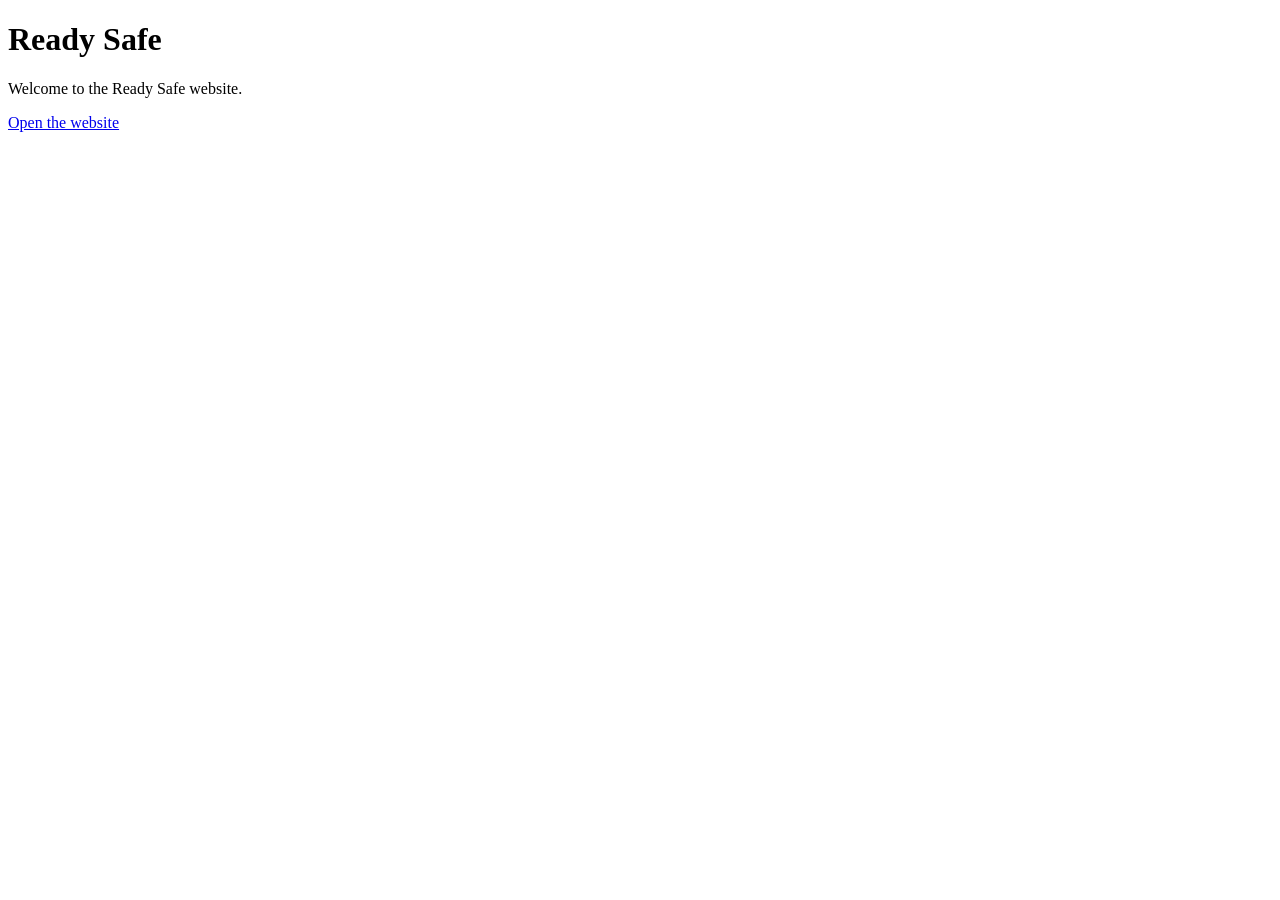
==== index.html @ 30484858 "Create index.html" ====
<!DOCTYPE html>
<html lang="en">
<head>
  <meta charset="UTF-8">
  <meta name="viewport" content="width=device-width, initial-scale=1.0">
  <title>Ready Safe</title>
</head>
<body>
  <h1>Ready Safe</h1>
  <p>Welcome to the Ready Safe website.</p>
  <a href="ReadySafe.html">Open the website</a>
</body>
</html>
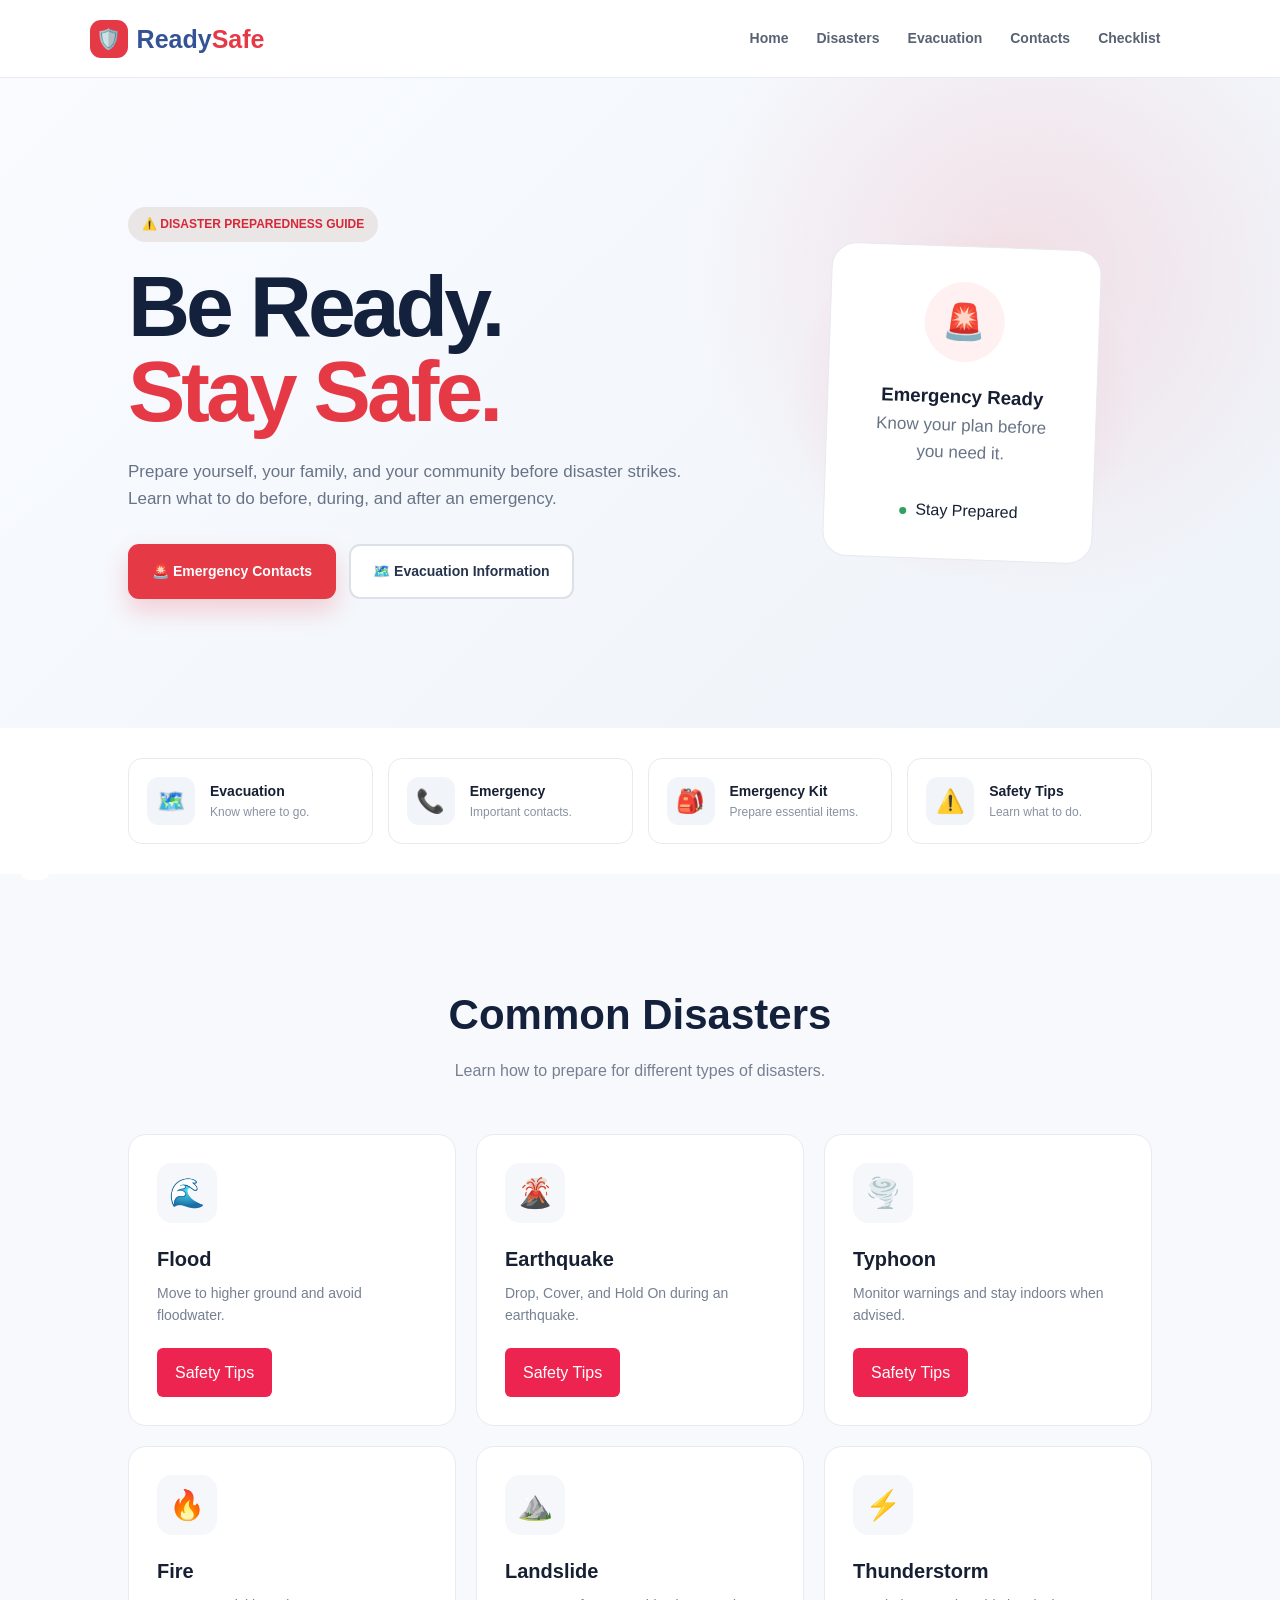
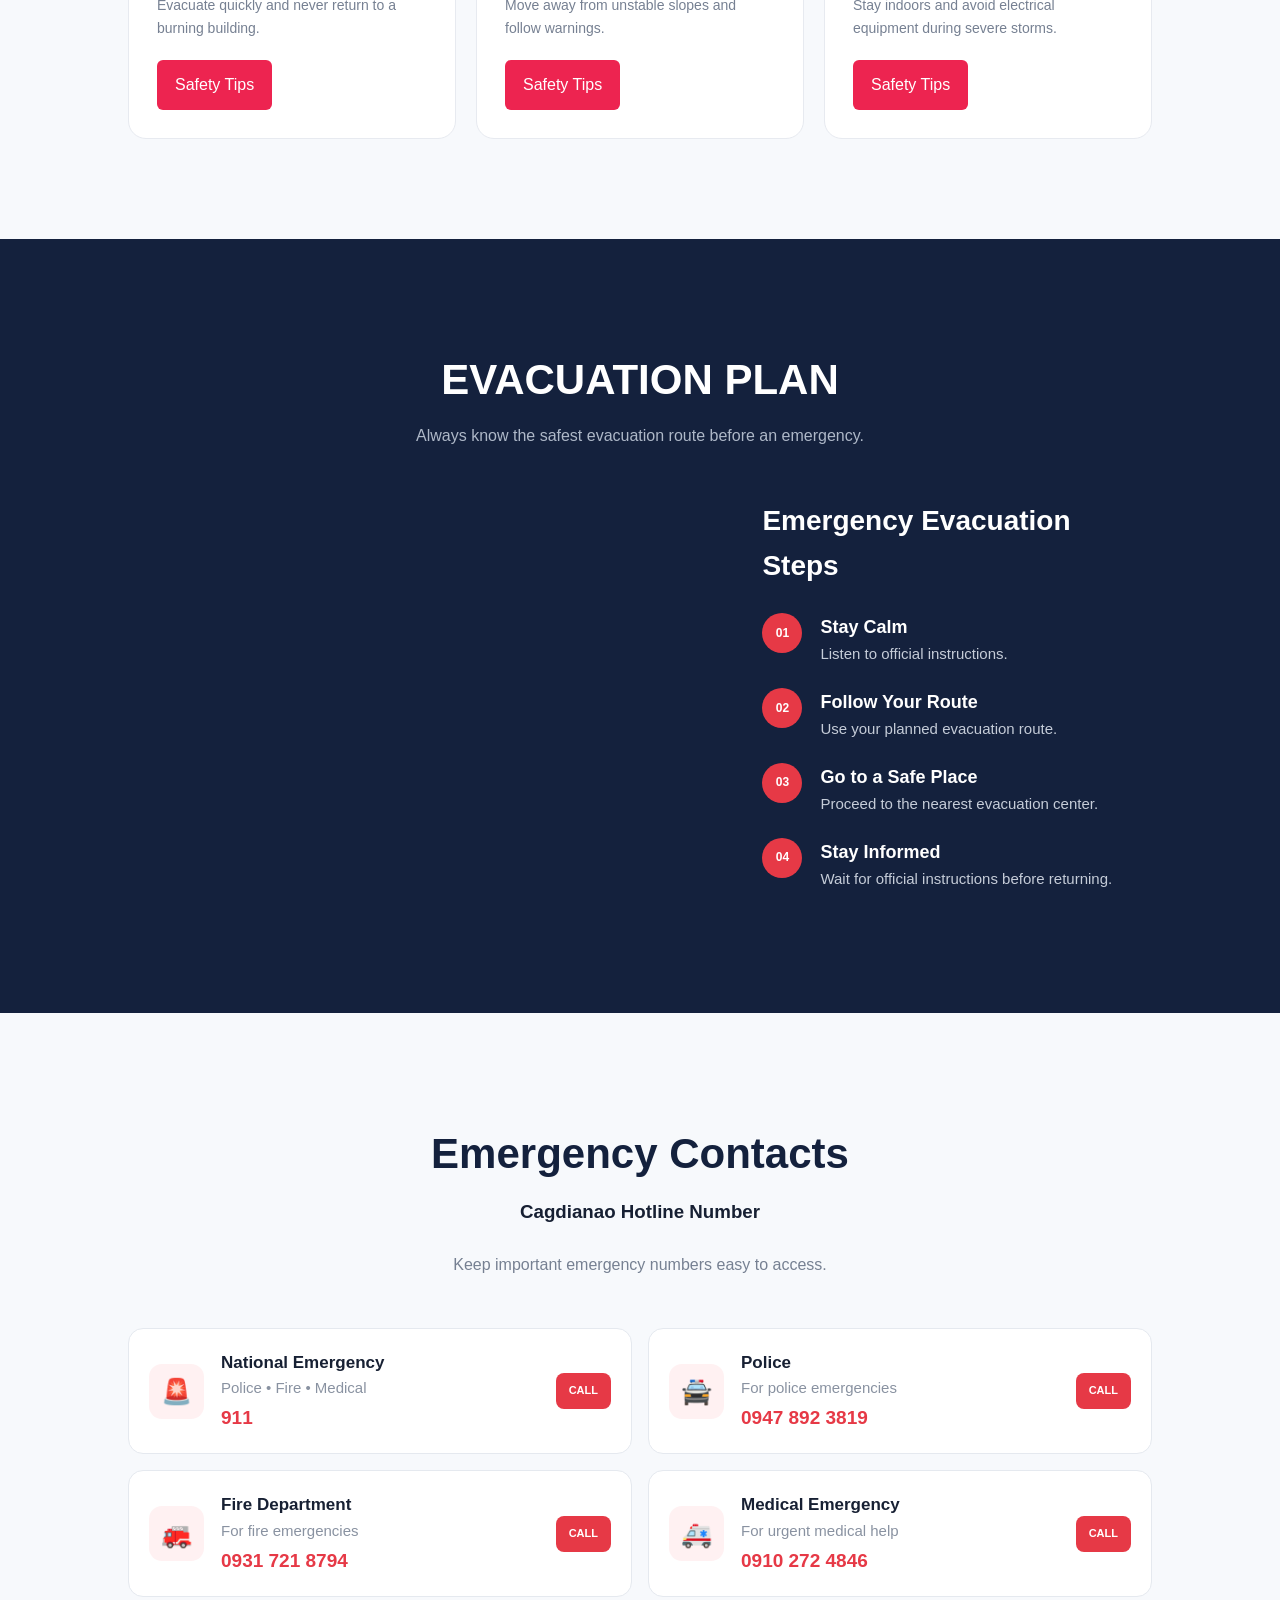
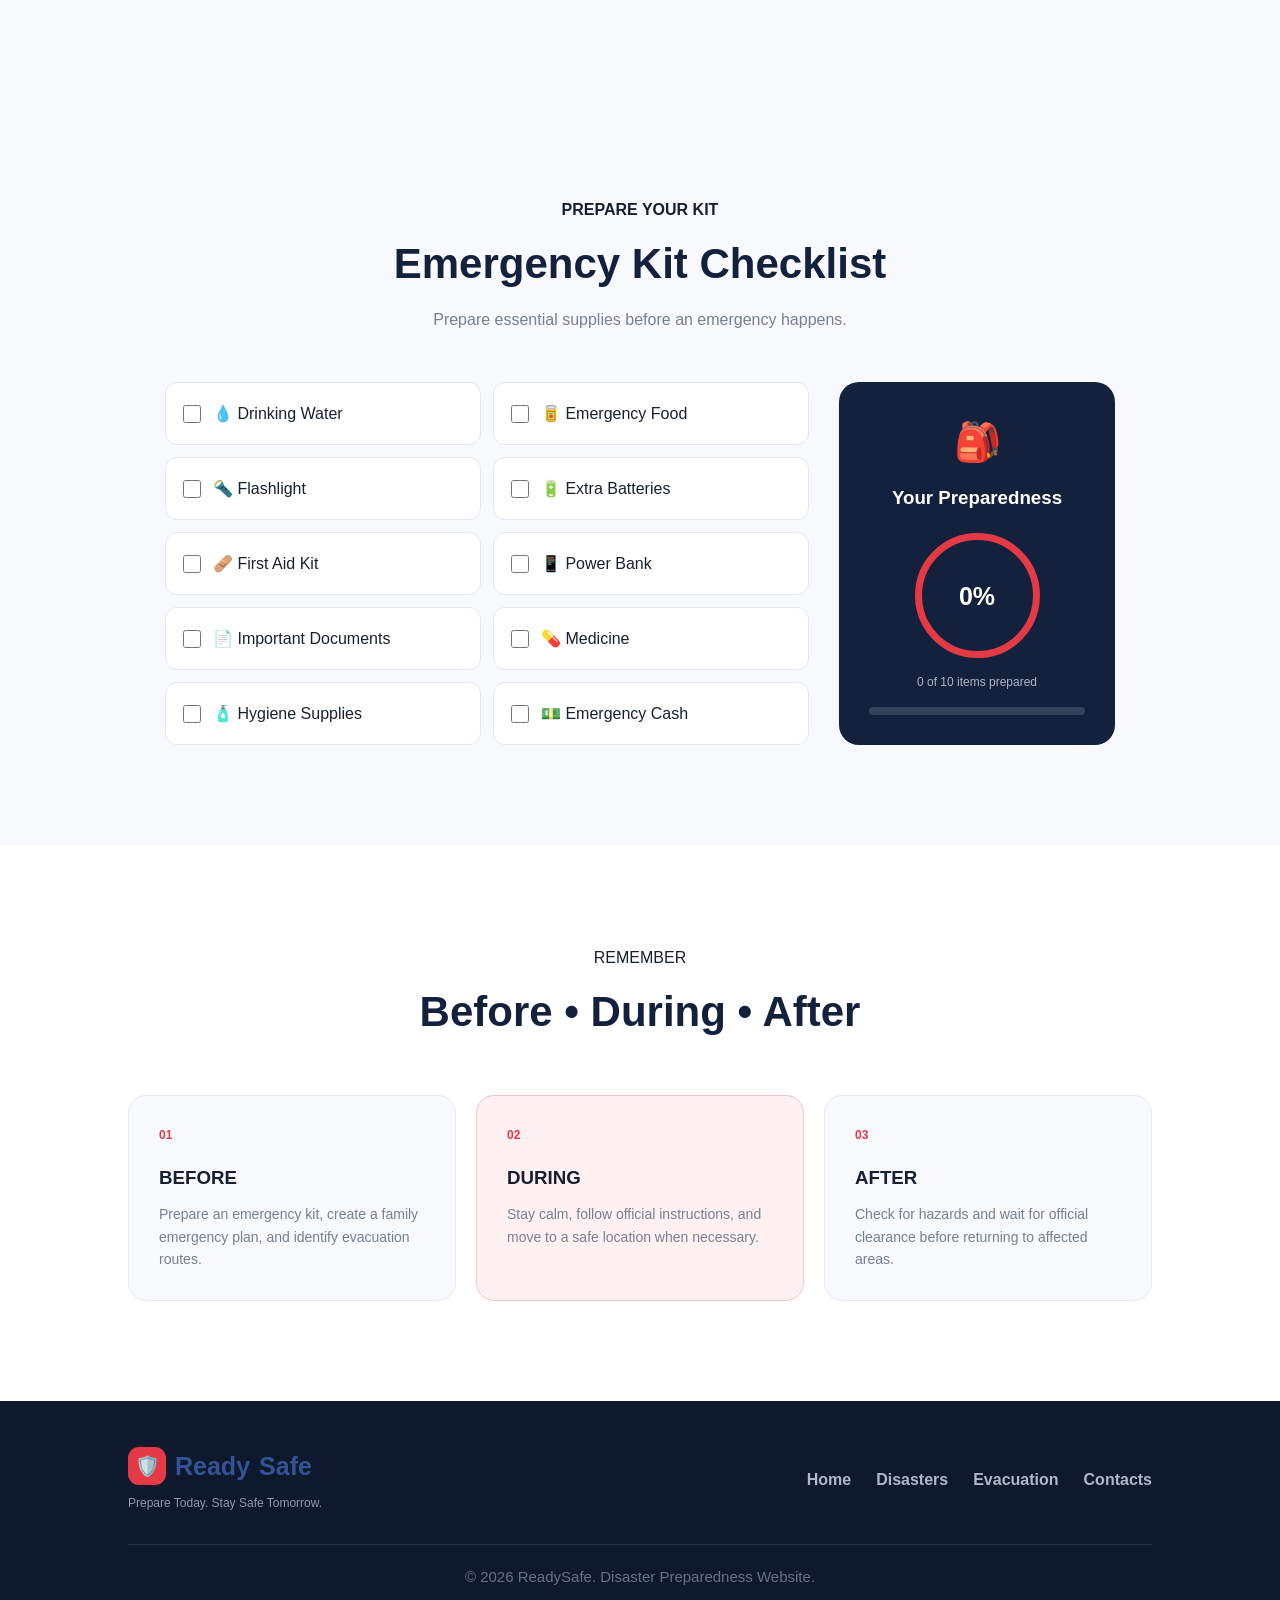
==== commit d3e6e87a: "Update index.html" ====
--- a/index.html
+++ b/index.html
@@ -1,13 +1,528 @@
 <!DOCTYPE html>
 <html lang="en">
 <head>
-  <meta charset="UTF-8">
-  <meta name="viewport" content="width=device-width, initial-scale=1.0">
-  <title>Ready Safe</title>
+    <meta charset="UTF-8">
+    <meta name="viewport" content="width=device-width, initial-scale=1.0">
+
+    <title>ReadySafe | Disaster Preparedness</title>
+
+    <link rel="stylesheet" href="Ready%20Safe/RS.css">
+
+   
 </head>
+
 <body>
-  <h1>Ready Safe</h1>
-  <p>Welcome to the Ready Safe website.</p>
-  <a href="ReadySafe.html">Open the website</a>
+
+    <!--NAVBAR -->
+
+    <header class="navbar">
+        <div class="logo">
+            <span class="logo-icon">🛡️</span>
+            <span>Ready<span>Safe</span></span>
+        </div>
+
+        <nav id="navMenu">
+            <a href="#Home">Home</a>
+            <a href="#disasters">Disasters</a>
+            <a href="#evacuation">Evacuation</a>
+            <a href="#contacts">Contacts</a>
+            <a href="#checklist">Checklist</a>
+        </nav>
+
+    </header>
+
+
+    <!--  Home  -->
+    <section class="Content" id="Home">
+
+        <div class="Content-Content">
+
+            <div class="Content-tex">
+                ⚠️ DISASTER PREPAREDNESS GUIDE
+            </div>
+
+            <h1>
+                Be Ready.<br>
+                <span>Stay Safe.</span>
+            </h1>
+
+            <p>
+                Prepare yourself, your family, and your community
+                before disaster strikes. Learn what to do before,
+                during, and after an emergency.
+            </p>
+
+            <div class="Content-buttons">
+                <a href="#contacts" class="btn btn-danger">
+                    🚨 Emergency Contacts
+                </a>
+
+                <a href="#evacuation" class="btn btn-outline">
+                    🗺️ Evacuation Information
+                </a>
+            </div>
+
+        </div>
+
+        <div class="Content-visual">
+
+            <div class="emergency_card">
+
+                <div class="pulse">
+                    🚨
+                </div>
+
+                <h3>Emergency Ready</h3>
+
+                <p>
+                    Know your plan before you need it.
+                </p>
+
+                <div class="status">
+                    <span></span>
+                    Stay Prepared
+                </div>
+
+            </div>
+
+        </div>
+
+    </section>
+
+
+    <!--  QUICK ACTIONS -->
+    <section class="quick-section">
+
+        <div class="quick-card">
+            <div class="quick-icon">🗺️</div>
+            <div>
+                <h3>Evacuation </h3>
+                <p>Know where to go.</p>
+            </div>
+        </div>
+
+        <div class="quick-card">
+            <div class="quick-icon">📞</div>
+            <div>
+                <h3>Emergency</h3>
+                <p>Important contacts.</p>
+            </div>
+        </div>
+
+        <div class="quick-card">
+            <div class="quick-icon">🎒</div>
+            <div>
+                <h3>Emergency Kit</h3>
+                <p>Prepare essential items.</p>
+            </div>
+        </div>
+
+        <div class="quick-card">
+            <div class="quick-icon">⚠️</div>
+            <div>
+                <h3>Safety Tips</h3>
+                <p>Learn what to do.</p>
+            </div>
+        </div>
+
+    </section>
+
+
+    <!--  DISASTERS  -->
+    <section class="section" id="disasters">
+
+        <div class="section-heading">
+            <h2>Common Disasters</h2>
+            <p>
+                Learn how to prepare for different types of disasters.
+            </p>
+        </div>
+
+        <div class="disaster-grid">
+
+            <div class="disaster-card">
+                <div class="disaster-icon">🌊</div>
+                <h3>Flood</h3>
+                <p>
+                    Move to higher ground and avoid floodwater.
+                </p>
+                <a href="flood.html" class="button">Safety Tips
+                </a>
+            </div>
+
+            <div class="disaster-card">
+                <div class="disaster-icon">🌋</div>
+                <h3>Earthquake</h3>
+                <p>
+                    Drop, Cover, and Hold On during an earthquake.
+                </p>
+                <a href="Earthquake.html" class="button">Safety Tips
+                </a>
+            </div>
+
+            <div class="disaster-card">
+                <div class="disaster-icon">🌪️</div>
+                <h3>Typhoon</h3>
+                <p>
+                    Monitor warnings and stay indoors when advised.
+                </p>
+                <a href="Typhoon.html" class="button">Safety Tips
+                </a>
+                
+            </div>
+
+            <div class="disaster-card">
+                <div class="disaster-icon">🔥</div>
+                <h3>Fire</h3>
+                <p>
+                    Evacuate quickly and never return to a burning building.
+                </p>
+                <a href="Fire.html" class="button">Safety Tips
+                </a>
+            </div>
+
+            <div class="disaster-card">
+                <div class="disaster-icon">⛰️</div>
+                <h3>Landslide</h3>
+                <p>
+                    Move away from unstable slopes and follow warnings.
+                </p>
+                <a href="Landslide.html" class="button">Safety Tips
+                </a>
+            </div>
+
+            <div class="disaster-card">
+                <div class="disaster-icon">⚡</div>
+                <h3>Thunderstorm</h3>
+                <p>
+                    Stay indoors and avoid electrical equipment during severe storms.
+                </p>
+                <a href="Thunderstorm.html" class="button">Safety Tips
+                </a>
+            </div>
+
+        </div>
+
+    </section>
+
+
+    <!--  EVACUATION  -->
+    <section class="section evacuation-section" id="evacuation">
+
+        <div class="section-heading">
+            
+            <h2>EVACUATION PLAN</h2>
+            <p>
+                Always know the safest evacuation route before an emergency.
+            </p>
+        </div>
+
+        <div class="evacuation-container">
+
+            <div class="map-placeholder">
+
+
+                <div class="map-label">
+                     
+                </div>
+
+            </div>
+
+            <div class="evacuation-info">
+
+                <h3>Emergency Evacuation Steps</h3>
+
+                <div class="step">
+                    <div>01</div>
+                    <p>
+                        <strong>Stay Calm</strong><br>
+                        Listen to official instructions.
+                    </p>
+                </div>
+
+                <div class="step">
+                    <div>02</div>
+                    <p>
+                        <strong>Follow Your Route</strong><br>
+                        Use your planned evacuation route.
+                    </p>
+                </div>
+
+                <div class="step">
+                    <div>03</div>
+                    <p>
+                        <strong>Go to a Safe Place</strong><br>
+                        Proceed to the nearest evacuation center.
+                    </p>
+                </div>
+
+                <div class="step">
+                    <div>04</div>
+                    <p>
+                        <strong>Stay Informed</strong><br>
+                        Wait for official instructions before returning.
+                    </p>
+                </div>
+
+            </div>
+
+        </div>
+
+    </section>
+
+
+    <!-- Contact -->
+    <section class="section contacts-section" id="contacts">
+
+        <div class="section-heading">
+            <h2>Emergency Contacts</h2>
+            <h3>Cagdianao Hotline Number</h3>
+            <br>
+            <p>
+                Keep important emergency numbers easy to access.
+            </p>
+        </div>
+
+        <div class="contacts-grid">
+
+            <div class="contact-card emergency">
+                <div class="contact-icon">🚨</div>
+                <div>
+                    <h3>National Emergency</h3>
+                    <p>Police • Fire • Medical</p>
+                    <strong>911</strong>
+                </div>
+                <a href="tel:911">CALL</a>
+            </div>
+
+            <div class="contact-card">
+                <div class="contact-icon">🚔</div>
+                <div>
+                    <h3>Police</h3>
+                    <p>For police emergencies</p>
+                    <strong>0947 892 3819</strong>
+                </div>
+                <a href="+639478923819">CALL</a>
+            </div>
+
+            <div class="contact-card">
+                <div class="contact-icon">🚒</div>
+                <div>
+                    <h3>Fire Department</h3>
+                    <p>For fire emergencies</p>
+                    <strong>0931 721 8794</strong>
+                </div>
+                <a href="+639317218794">CALL</a>
+            </div>
+
+            <div class="contact-card">
+                <div class="contact-icon">🚑</div>
+                <div>
+                    <h3>Medical Emergency</h3>
+                    <p>For urgent medical help</p>
+                    <strong>0910 272 4846</strong>
+                </div>
+                <a href="+639102724846">CALL</a>
+            </div>
+
+        </div>
+
+        
+
+    </section>
+
+
+    <!--  CHECKLIST  -->
+    <section class="section checklist-section" id="checklist">
+
+        <div class="section-heading">
+            <h4>PREPARE YOUR KIT</h4>
+            <h2>Emergency Kit Checklist</h2>
+            <p>
+                Prepare essential supplies before an emergency happens.
+            </p>
+        </div>
+
+        <div class="checklist-container">
+
+            <div class="checklist-content">
+
+                <label class="check-item">
+                    <input type="checkbox" class="kit-item">
+                    <span>💧 Drinking Water</span>
+                </label>
+
+                <label class="check-item">
+                    <input type="checkbox" class="kit-item">
+                    <span>🥫 Emergency Food</span>
+                </label>
+
+                <label class="check-item">
+                    <input type="checkbox" class="kit-item">
+                    <span>🔦 Flashlight</span>
+                </label>
+
+                <label class="check-item">
+                    <input type="checkbox" class="kit-item">
+                    <span>🔋 Extra Batteries</span>
+                </label>
+
+                <label class="check-item">
+                    <input type="checkbox" class="kit-item">
+                    <span>🩹 First Aid Kit</span>
+                </label>
+
+                <label class="check-item">
+                    <input type="checkbox" class="kit-item">
+                    <span>📱 Power Bank</span>
+                </label>
+
+                <label class="check-item">
+                    <input type="checkbox" class="kit-item">
+                    <span>📄 Important Documents</span>
+                </label>
+
+                <label class="check-item">
+                    <input type="checkbox" class="kit-item">
+                    <span>💊 Medicine</span>
+                </label>
+
+                <label class="check-item">
+                    <input type="checkbox" class="kit-item">
+                    <span>🧴 Hygiene Supplies</span>
+                </label>
+
+                <label class="check-item">
+                    <input type="checkbox" class="kit-item">
+                    <span>💵 Emergency Cash</span>
+                </label>
+
+            </div>
+
+            <div class="progress-box">
+
+                <div class="progress-icon">
+                    🎒
+                </div>
+
+                <h3>Your Preparedness</h3>
+
+                <div class="progress-circle">
+                    <span id="progressNumber">0%</span>
+                </div>
+
+                <p id="progressText">
+                    0 of 10 items prepared
+                </p>
+
+                <div class="progress-bar">
+                    <div id="progressFill"></div>
+                </div>
+
+            </div>
+
+        </div>
+
+    </section>
+
+
+    <!--  SAFETY  -->
+    <section class="safety-section">
+
+        <div class="section-heading">
+            <span>REMEMBER</span>
+            <h2>Before • During • After</h2>
+        </div>
+
+        <div class="safety-grid">
+
+            <div class="safety-card">
+                <div class="safety-number">01</div>
+                <h3>BEFORE</h3>
+                <p>
+                    Prepare an emergency kit, create a family emergency
+                    plan, and identify evacuation routes.
+                </p>
+            </div>
+
+            <div class="safety-card highlight">
+                <div class="safety-number">02</div>
+                <h3>DURING</h3>
+                <p>
+                    Stay calm, follow official instructions, and move
+                    to a safe location when necessary.
+                </p>
+            </div>
+
+            <div class="safety-card">
+                <div class="safety-number">03</div>
+                <h3>AFTER</h3>
+                <p>
+                    Check for hazards and wait for official clearance
+                    before returning to affected areas.
+                </p>
+            </div>
+
+        </div>
+
+    </section>
+
+
+    <!--  FOOTER  -->
+    <footer>
+
+        <div class="footer-content">
+
+            <div class="footer-brand">
+                <div class="logo">
+                    <span class="logo-icon">🛡️</span>
+                    Ready<span>Safe</span>
+                </div>
+
+                <p>
+                    Prepare Today. Stay Safe Tomorrow.
+                </p>
+            </div>
+
+            <div class="footer-links">
+                <a href="#Home">Home</a>
+                <a href="#disasters">Disasters</a>
+                <a href="#evacuation">Evacuation</a>
+                <a href="#contacts">Contacts</a>
+            </div>
+
+        </div>
+
+        <div class="copyright">
+            © 2026 ReadySafe. Disaster Preparedness Website.
+        </div>
+
+    </footer>
+
+
+    <!--  TIP MODAL  -->
+    <div class="modal" id="tipModal">
+
+        <div class="modal-content">
+
+            <button class="close-btn" onclick="closeModal()">×</button>
+
+            <div id="tipIcon" class="modal-icon">⚠️</div>
+
+            <h2 id="tipTitle">Safety Tips</h2>
+
+            <p id="tipText"></p>
+
+            <button class="btn btn-danger" onclick="closeModal()">
+                Got It
+            </button>
+
+        </div>
+
+    </div>
+
+
+    <script src="Ready%20Safe/RSs.js"></script>
+
 </body>
 </html>
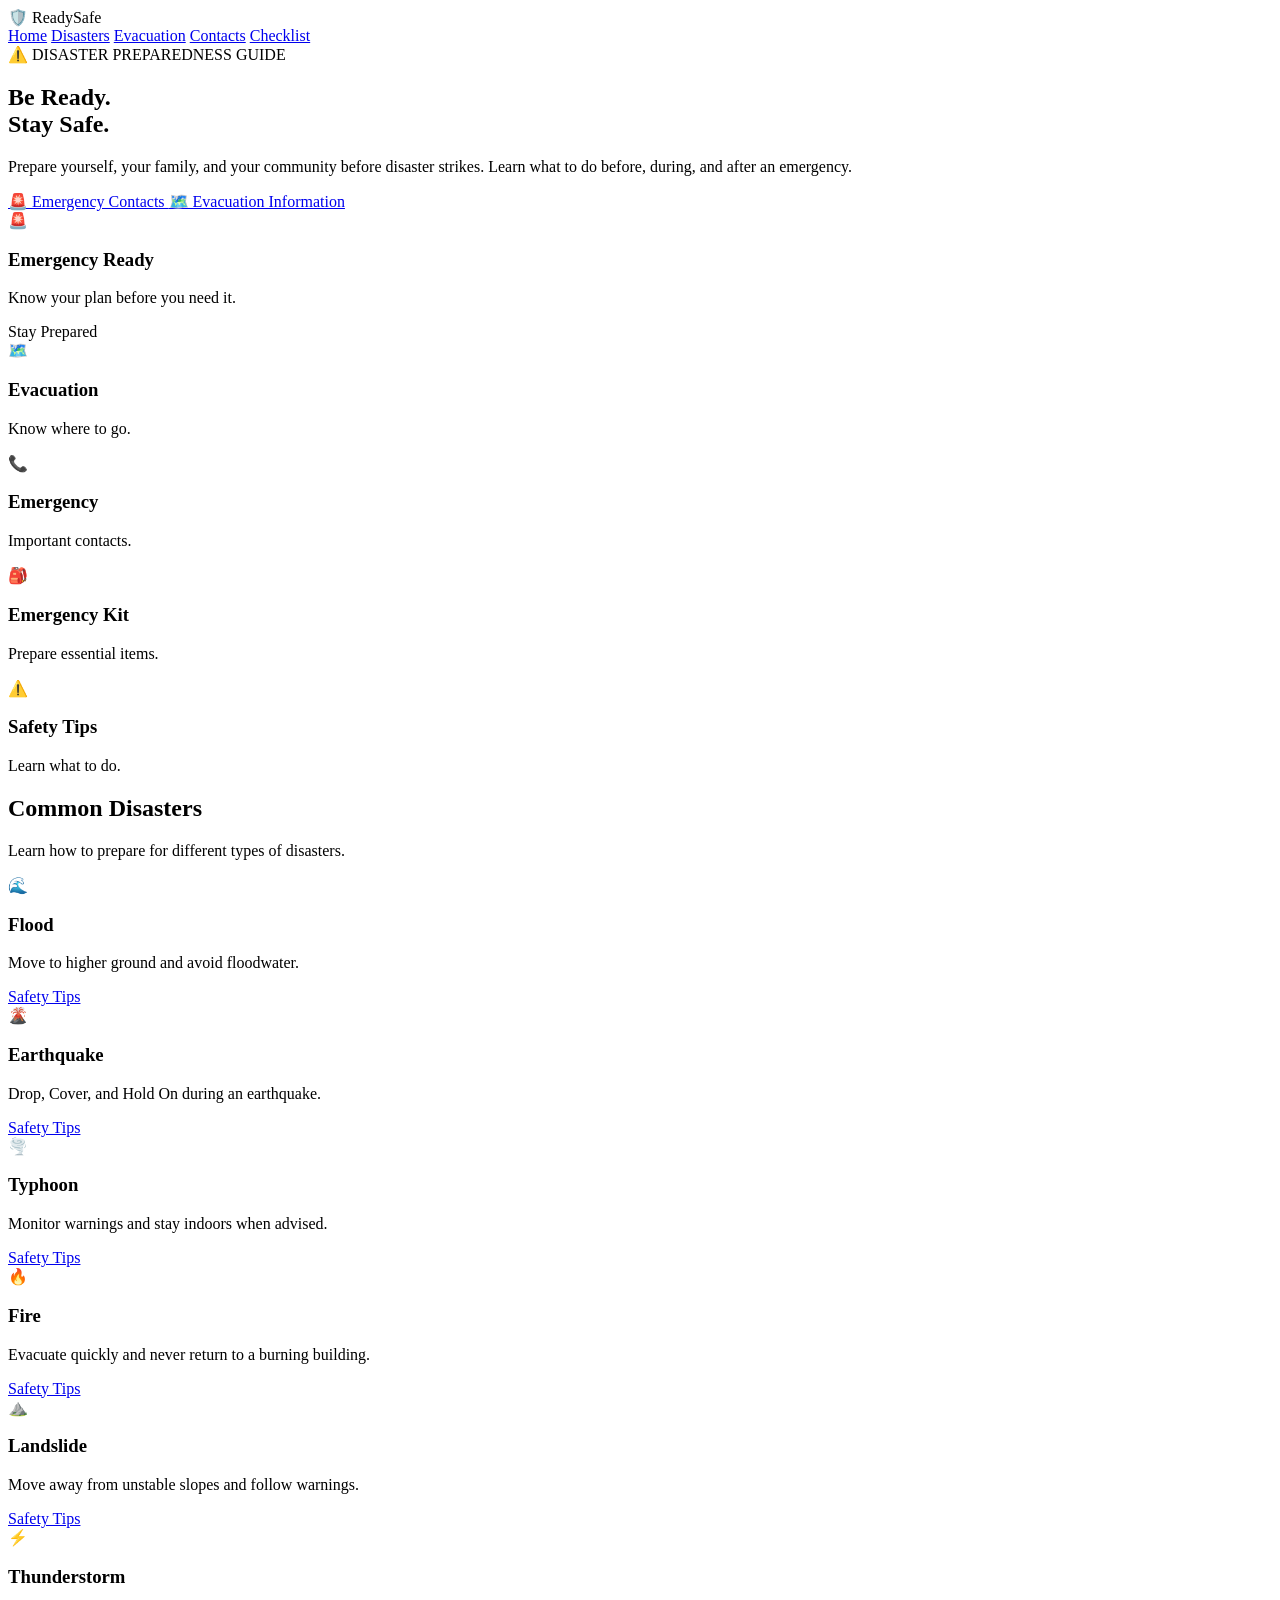
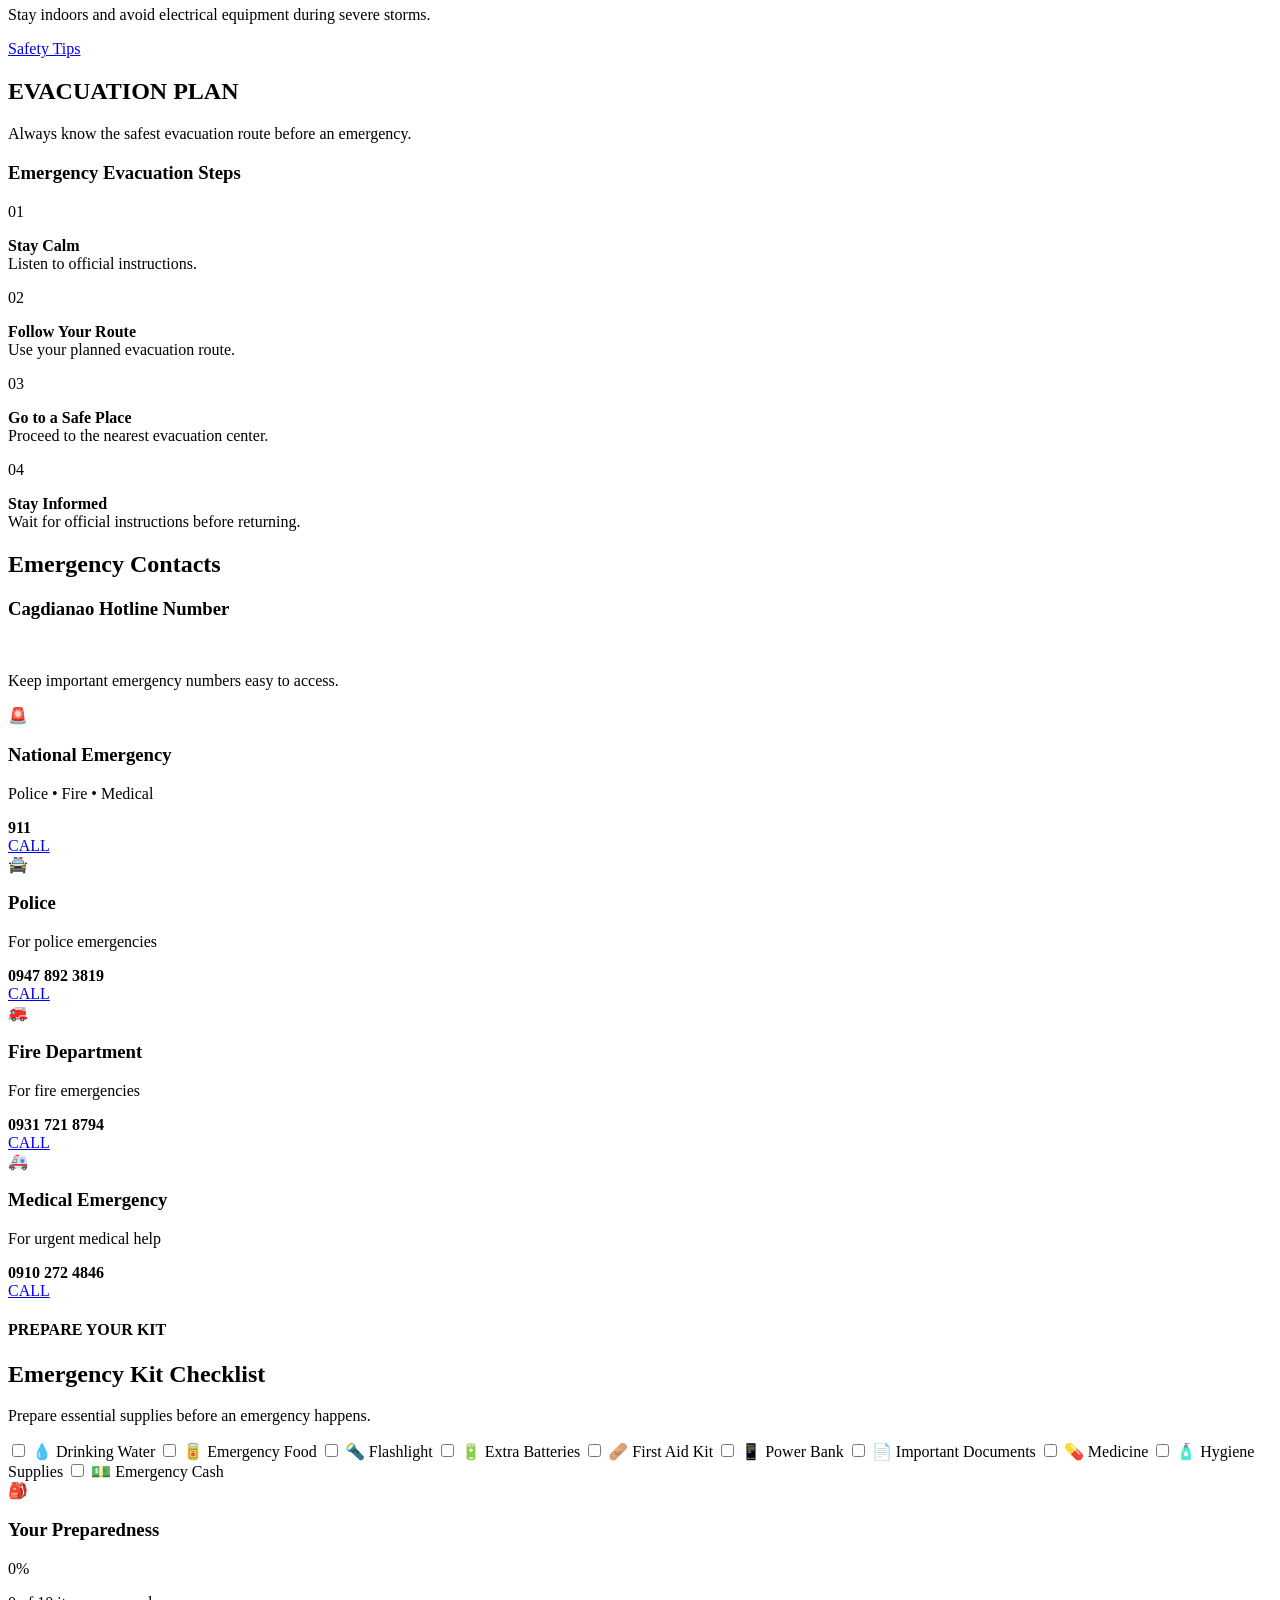
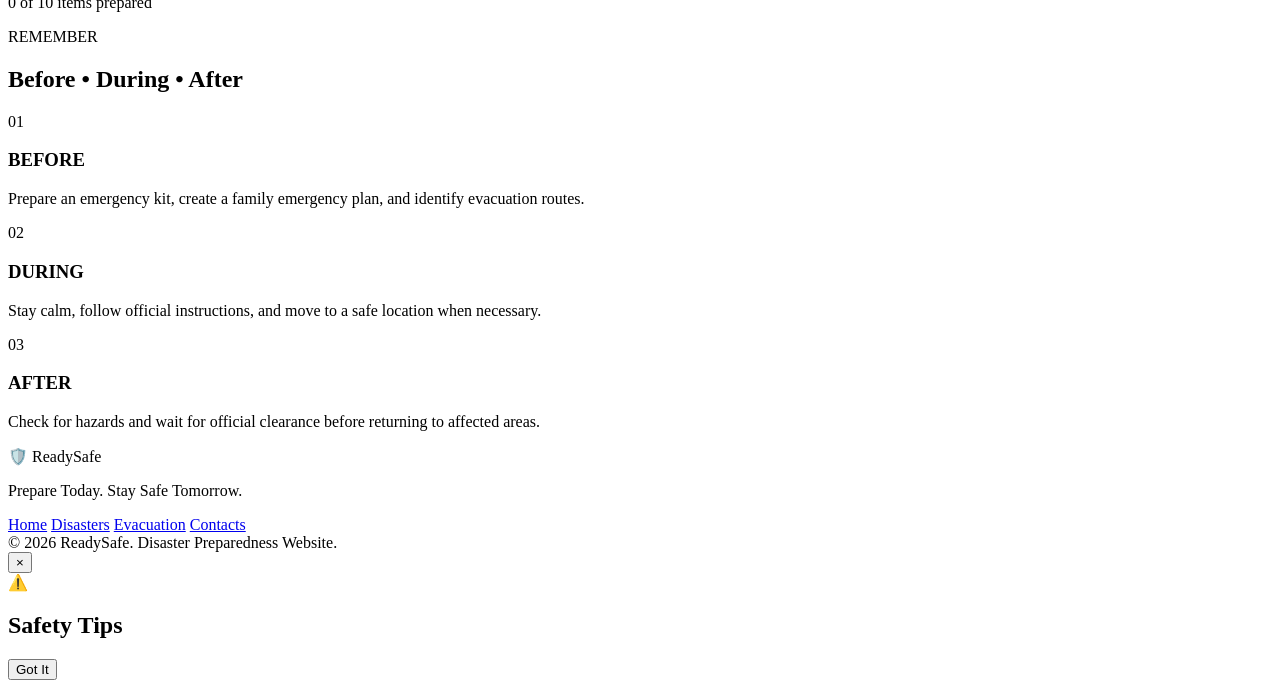
==== commit 2838ed24: "Update index.html" ====
--- a/index.html
+++ b/index.html
@@ -6,7 +6,7 @@
 
     <title>ReadySafe | Disaster Preparedness</title>
 
-    <link rel="stylesheet" href="Ready%20Safe/RS.css">
+    <link rel="stylesheet" href="RS.css">
 
    
 </head>
@@ -522,7 +522,7 @@
     </div>
 
 
-    <script src="Ready%20Safe/RSs.js"></script>
+    <script src="RSs.js"></script>
 
 </body>
 </html>
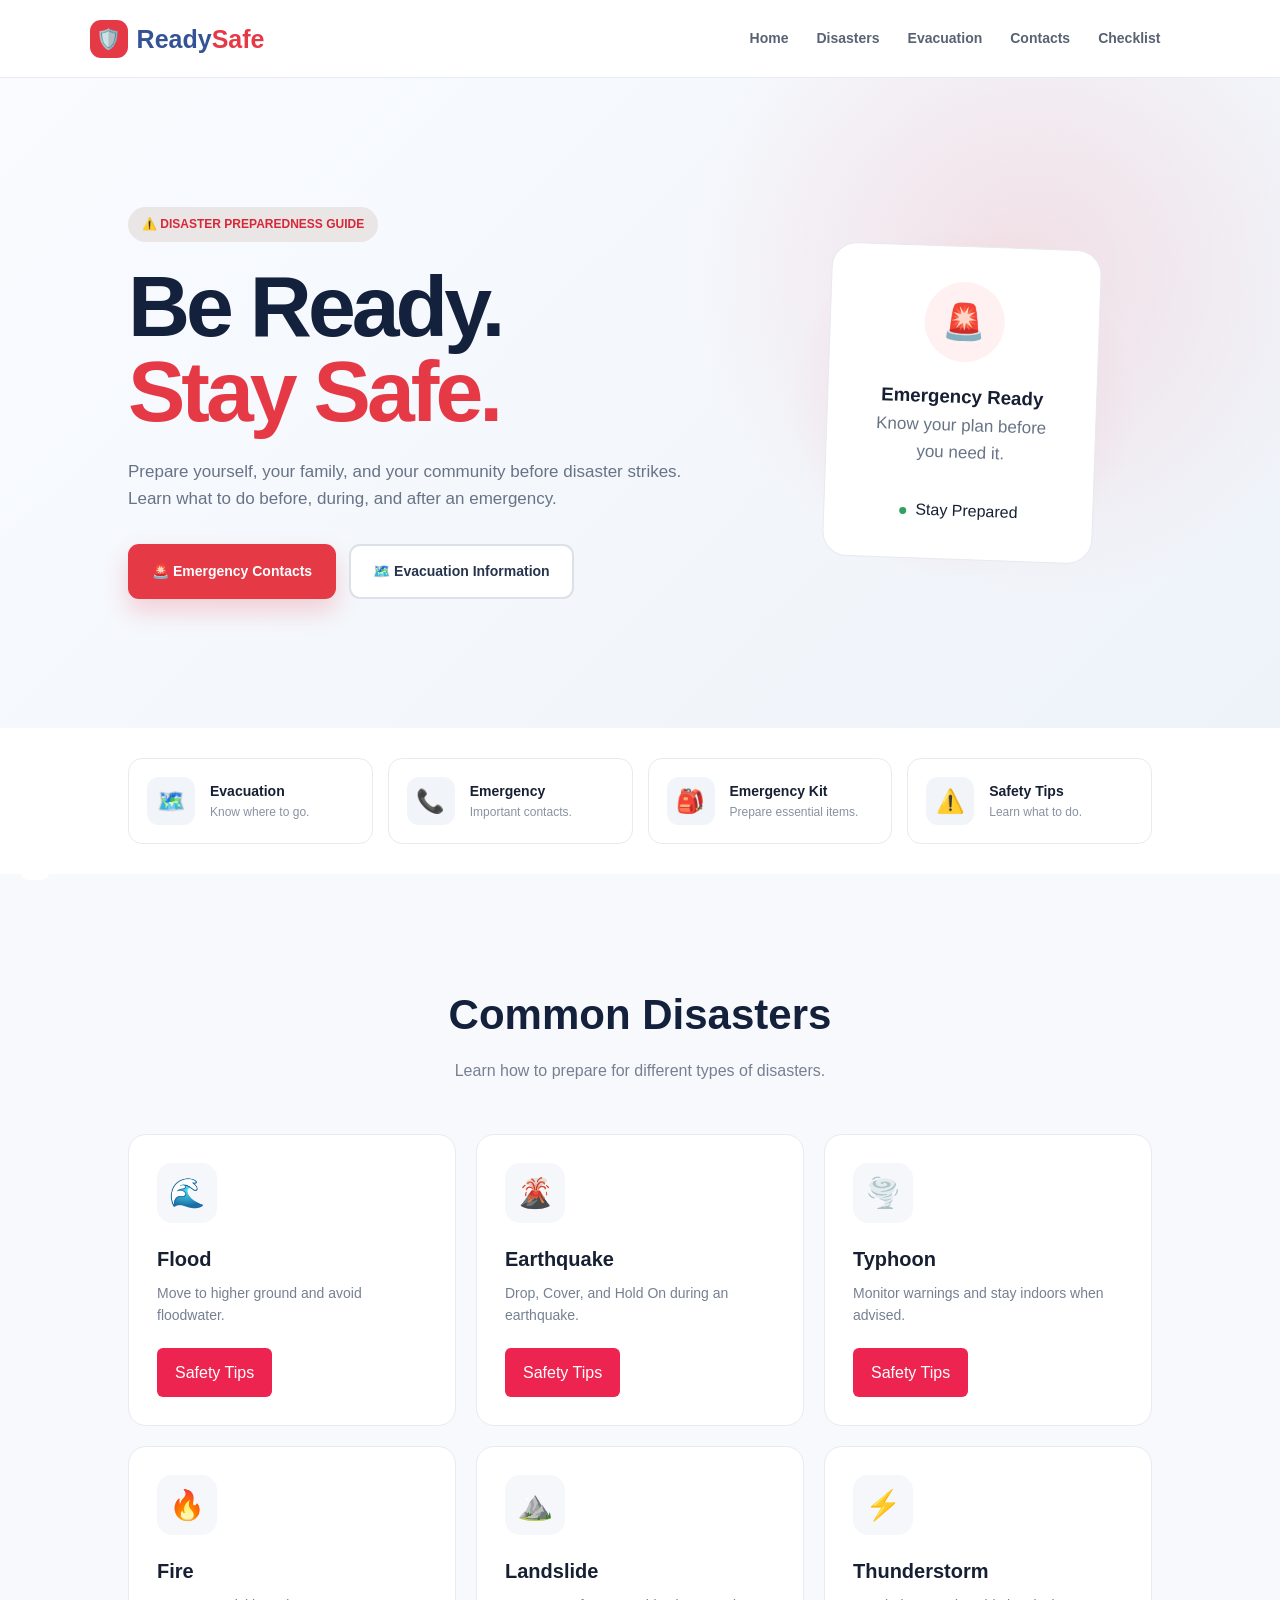
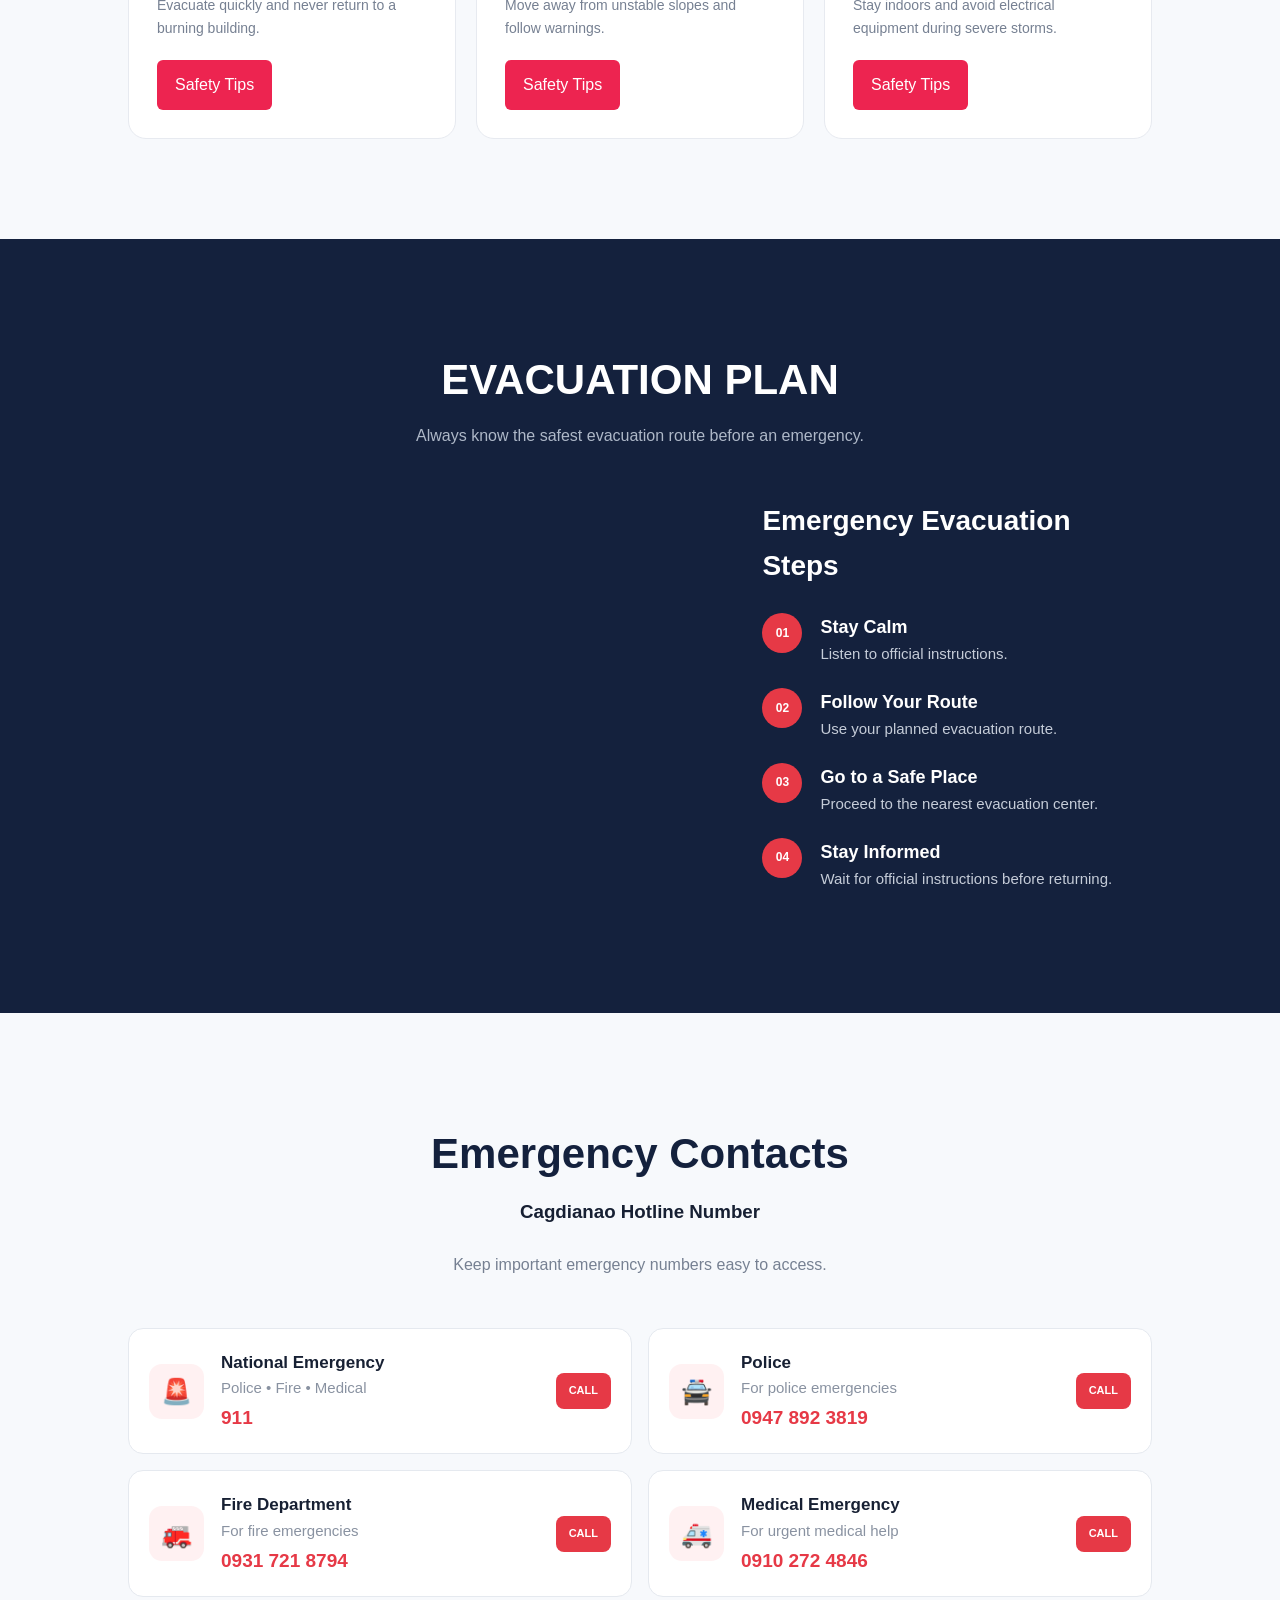
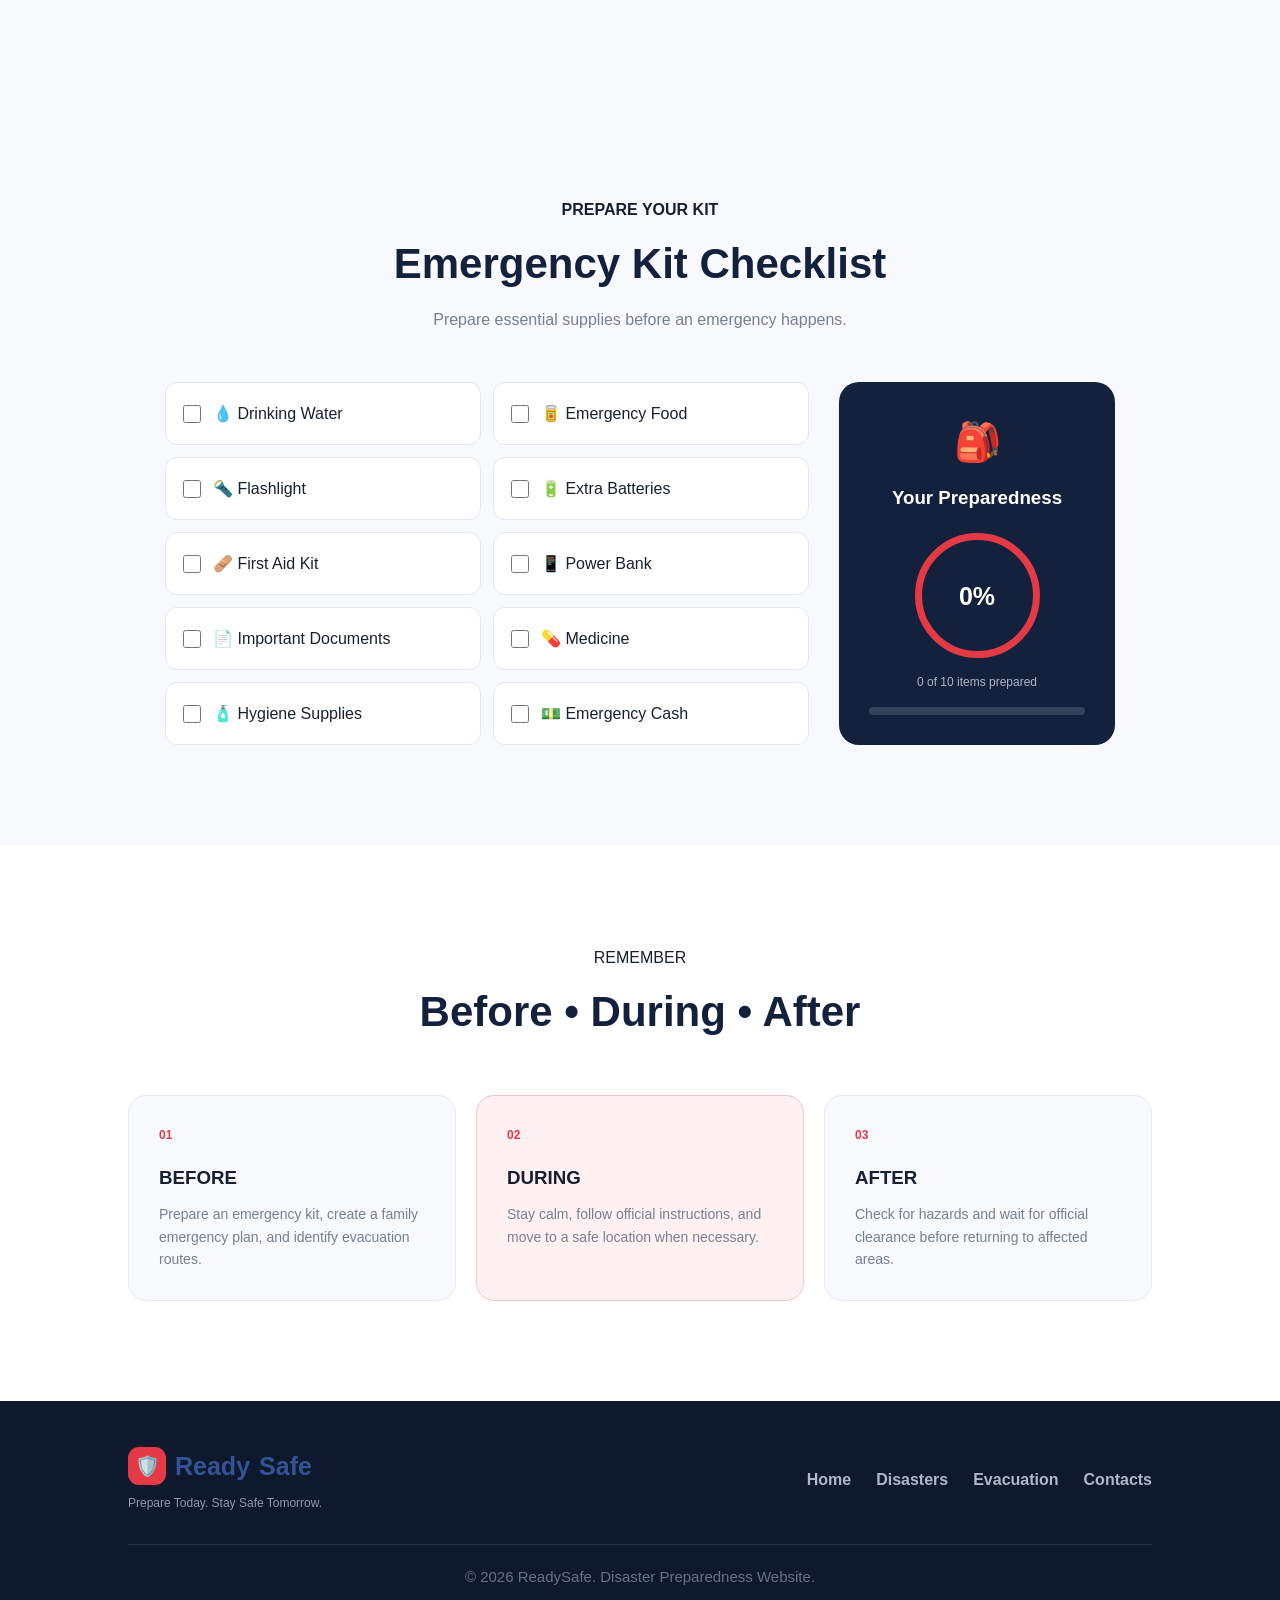
==== commit bfe63c79: "Update index.html" ====
--- a/index.html
+++ b/index.html
@@ -6,7 +6,7 @@
 
     <title>ReadySafe | Disaster Preparedness</title>
 
-    <link rel="stylesheet" href="RS.css">
+    <link rel="stylesheet" href="Ready%20Safe/RS.css">
 
    
 </head>
@@ -522,7 +522,7 @@
     </div>
 
 
-    <script src="RSs.js"></script>
+    <script src="Ready%20Safe/RSs.js"></script>
 
 </body>
 </html>
